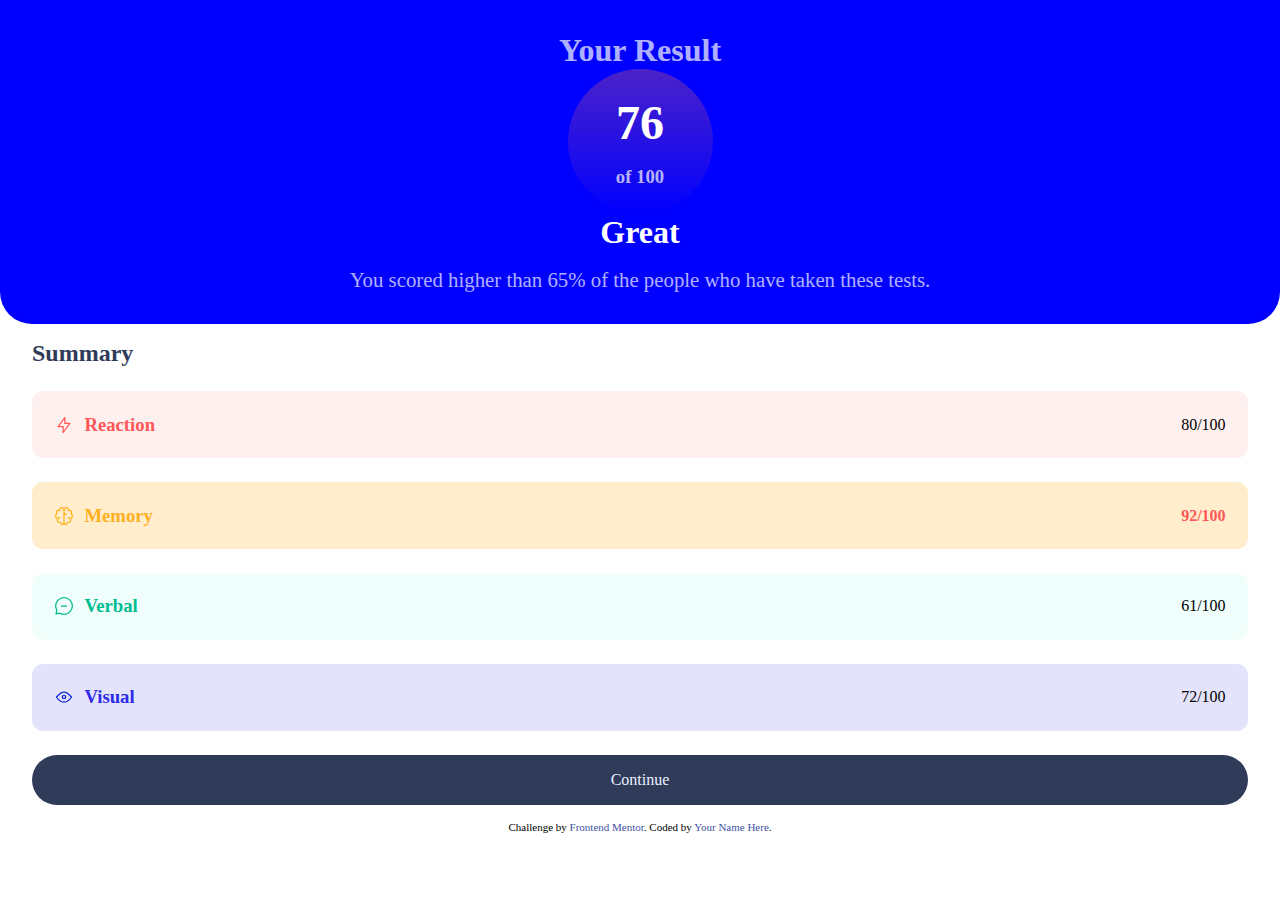
==== index.html @ e5fbd502 "project" ====
<!DOCTYPE html>
<html lang="en">
<head>
  <meta charset="UTF-8">
  <meta name="viewport" content="width=device-width, initial-scale=1.0"> <!-- displays site properly based on user's device -->

  <link rel="icon" type="image/png" sizes="32x32" href="./assets/images/favicon-32x32.png">
  
  <title>Frontend Mentor | Results summary component</title>
  <link rel="stylesheet" href="./style.css">

  <!-- Feel free to remove these styles or customise in your own stylesheet 👍 -->
  <style>
    .attribution { font-size: 11px; text-align: center; }
    .attribution a { color: hsl(228, 45%, 44%); }
  </style>
</head>
<body>
  <main>
    <div class="card">
    <div class="result">
      <h1>Your Result</h1>
    </div>
    <div class="score">
    <h2>76</h2>
    <h3>of 100</h3>
  </div>
    <div class="return">
      <h3>Great</h3>
      <p> You scored higher than 65% of the people who have taken these tests.</p>
    </div>
  </div>

  <div class="summary-card">
      <h2>Summary</h2>
    <div class="reaction">
      <div class="reaction2">
      <img src="./assets/images/icon-reaction.svg" alt="">
      <h3>Reaction</h3>
    </div>
      <p>80<span>/100</span></p>
    </div>

    <div class="memory">
      <div class="memory2">
      <img src="./assets/images/icon-memory.svg" alt="">
      <h3>Memory</h3>
    </div>
      <p class="para">92<span>/100</span> </p>
    </div>

    <div class="verbal">
      <div class="verbal2">
      <img src="./assets/images/icon-verbal.svg" alt="">
      <h3>Verbal</h3>
    </div>
      <p>61<span>/100</span> </p>
    </div>

    <div class="visual">
      <div class="visual2">
      <img src="./assets/images/icon-visual.svg" alt="">
      <h3>Visual</h3>
    </div>
      <p>72<span>/100</span> </p>
    </div>

    <a class="card-description-button" href="#">Continue</a>

  </div>

    
  </main>

  

  
 
  
  

  
  

  
  
  <div class="attribution">
    Challenge by <a href="https://www.frontendmentor.io?ref=challenge" target="_blank">Frontend Mentor</a>. 
    Coded by <a href="#">Your Name Here</a>.
  </div>
</body>
</html>
---- style.css ----
@import url('https://fonts.googleapis.com/css2?family=Hanken+Grotesk:wght@500;700;800&display=swap');

:root{
--Light-red: hsl(0, 100%, 67%);
--Orangey-yellow: hsl(39, 100%, 56%);
--Green-teal: hsl(166, 100%, 37%);
--Cobalt-blue: hsl(234, 85%, 45%);
--Light-slate-blue: hsl(252, 100%, 67%);
--Light-royal-blue: hsl(241, 81%, 54%);
--Violet-blue: hsla(256, 72%, 46%, 1);
--Persian-blue: hsla(241, 72%, 46%, 0);
--White: hsl(0, 0%, 100%);
--Pale-blue: hsl(221, 100%, 96%);
--Light-lavender: hsl(241, 100%, 89%);
--Dark-gray-blue: hsl(224, 30%, 27%);
}

*{
    margin: 0;
    padding: 0;
    box-sizing: border-box; 
    list-style: none;
    font-family: 'Hanken Grotesk' sans-serif;
}
body{
    background-color: var(--White);
}
a{
    text-decoration: none;
}
.card{
    background-color: blue;
    color: hsla(0, 0%, 100%, 0.702);
    display: flex;
    flex-direction: column;
    align-items: center;
    text-align: center;  
    border-bottom-left-radius: 2rem;
    border-bottom-right-radius: 2rem;
    padding: 2rem;  
    font-weight: 700;
}
.score{
    display: flex;
    flex-direction: column;
    gap: 1rem;
    justify-content: center;
    align-items: center;
    background-image: linear-gradient(hsl(255, 71%, 46%), rgba(76, 34, 201, 0));
    height: 145px;
    width: 145px;
    border-radius: 50%;
}
.score h2{
    font-size: 3rem;
    font-weight: 700;
    color: var(--White);
}
.return h3{
    font-size: 2rem;
    font-weight: 700;
    color: var(--White);
}
.return p{
    font-size: 1.3rem;
    font-weight: 500;
    margin-top: 3%;
}
.summary-card{
    display: flex;
    flex-direction: column;
    padding: 1rem 2rem;
    gap: 1.5rem;
}
.summary-card h2{
    color: var(--Dark-gray-blue);
    font-size: 1.5rem;
    font-weight: 700; 
}
.reaction{
    display: flex;
    justify-content: space-between;
    background-color:  hsl(0, 100%, 97%);
    gap: 1rem;
    align-items: center; 
    gap: 1rem;
    padding: 1.4rem;
    border-radius: 0.7rem
}
.reaction2{
    display: flex;
}
.reaction h3{
    color: var(--Light-red);
}
.reaction2 img{
    margin-right: 10px;
}
.memory{
    display: flex;
    justify-content: space-between;
    background-color:  hsl(39, 100%, 90%);
    gap: 1rem;
    align-items: center;
    gap: 1rem;
    padding: 1.4rem;
    border-radius: 0.7rem;
}
.memory2{
    display: flex;
}
.memory h3{
    color: var(--Orangey-yellow);
}
.memory2 img{
    margin-right: 10px;
}
.para{
    font-weight: 700;
    color: var(--Light-red);
}
.verbal{
    display: flex;
    justify-content: space-between;
    background-color:  hsl(166, 100%, 97%);
    gap: 1rem;
    align-items: center;
    gap: 1rem;
    padding: 1.4rem;
    border-radius: 0.7rem;
}
.verbal2{
    display: flex;
}
.verbal h3{
    color: var(--Green-teal);
}
.verbal2 img{
    margin-right: 10px;
}
.visual{
    display: flex;
    justify-content: space-between;
    background-color:  hsl(241, 81%, 94%);
    gap: 1rem;
    align-items: center;
    padding: 1.4rem;
    border-radius: 0.7rem;
}
.visual2{
    display: flex;
}
.visual h3{
    color: var(--Light-royal-blue);
}
.visual2 img{
    margin-right: 10px;
}
.card-description-button{
    color: var(--Pale-blue);
    background-color: var(--Dark-gray-blue);
    /* border-radius: var(--border-radius); */
    border-radius: 4rem;
    text-align: center;
    padding-block: 1rem;
    font-weight: 500;
}

@media (min-width:1440px){
    body{
        display: flex;
        flex-direction: column;
    }
    main{
        background-color: var(--White);
        display: flex;
        padding: 3rem;
        margin-top: 3rem;
        justify-content: center;
    }
    .card{
        width: 350px;
        height:550px;
        padding: 25px;
        justify-content: center;
        border-top-right-radius: 2rem;
        border-top-left-radius: 2rem;      
    }
    .result h1{
        margin-bottom: 1.5rem;
    }
    .score{
        height: 200px;
        width: 200px;
        border-radius: 50%;
        margin-bottom: 50px;
    }
    .score h2{
        font-size: 5rem;
    }
    .score h3{
        font-size: 1.5rem;
        margin-top: -15px;
    }
    .summary-card{
        width: 400px;
        height: 550px;
        border-top-right-radius: 2rem;
        /* border-top-left-radius: 1rem; */
        border-bottom-right-radius: 2rem;
        /* border-bottom-left-radius: 1rem; */
        padding: 5rem;
        box-shadow: 1px 10px 20px hsla(224, 30%, 27%, .3);
        /* margin-top: -50px; */
    }
    .return h3{
        font-size: 36px;
    }
    .return p{
        font-size: 21px;
        font-weight: 700;
        margin-top: 10px;
        margin-left: 7px;
        margin-right: 7px;
        text-align: center;
    }
    .reaction{
        display: flex;
        width: 280px;
        padding: 1rem;
    }
    .memory{
        display: flex;
        width: 280px;
        padding: 1rem;
    }
    .verbal{
        display: flex;
        width: 280px;
        padding: 1rem;
    }
    .visual{
        display: flex;
        width: 280px;
        padding: 1rem;
    }
    .card-description-button{
        width: 280px;
    }
}
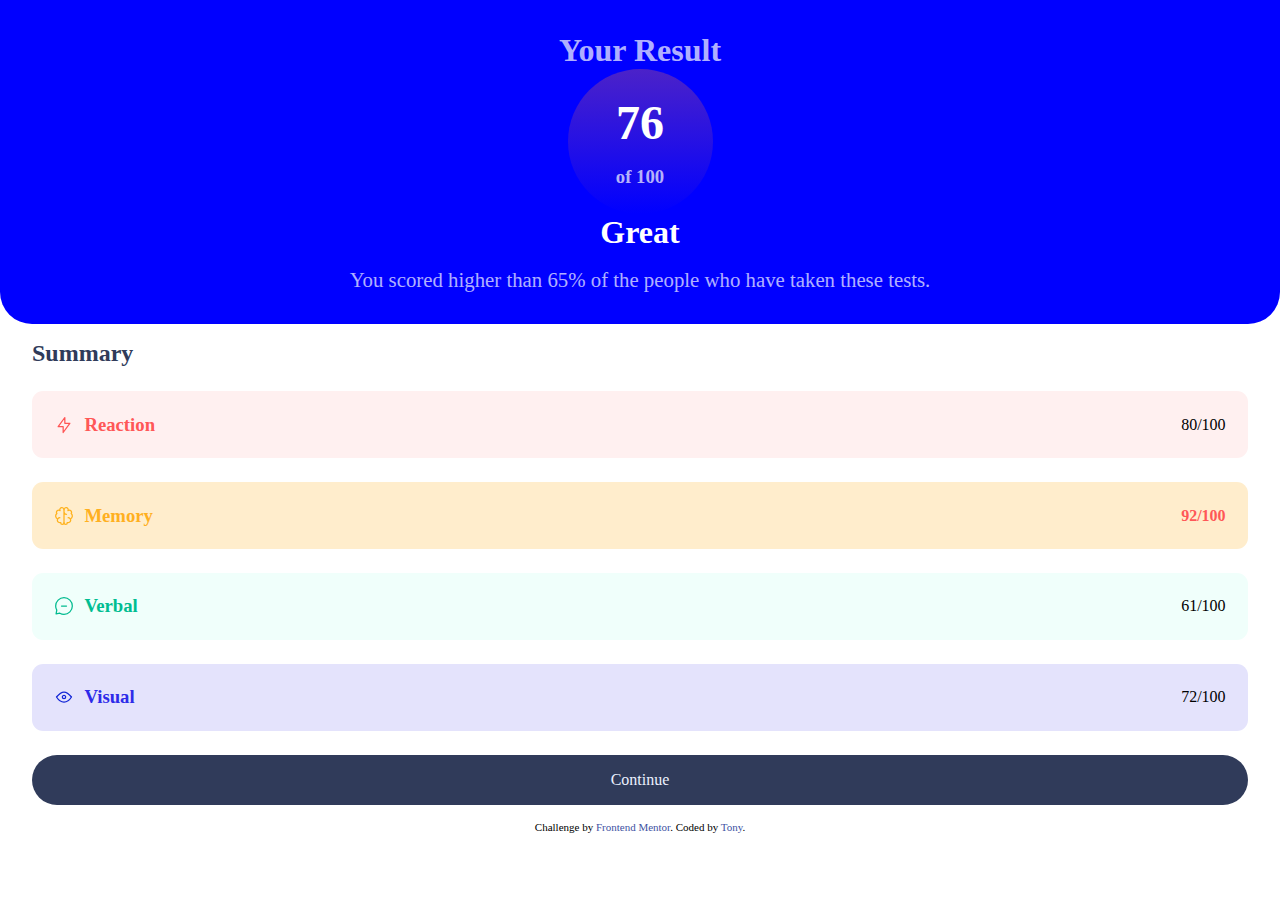
==== commit 3d7bb8a2: "project" ====
--- a/index.html
+++ b/index.html
@@ -73,20 +73,9 @@
   </main>
 
   
-
-  
- 
-  
-  
-
-  
-  
-
-  
-  
   <div class="attribution">
     Challenge by <a href="https://www.frontendmentor.io?ref=challenge" target="_blank">Frontend Mentor</a>. 
-    Coded by <a href="#">Your Name Here</a>.
+    Coded by <a href="https://github.com/Tonega" target="_blank">Tony</a>.
   </div>
 </body>
 </html>